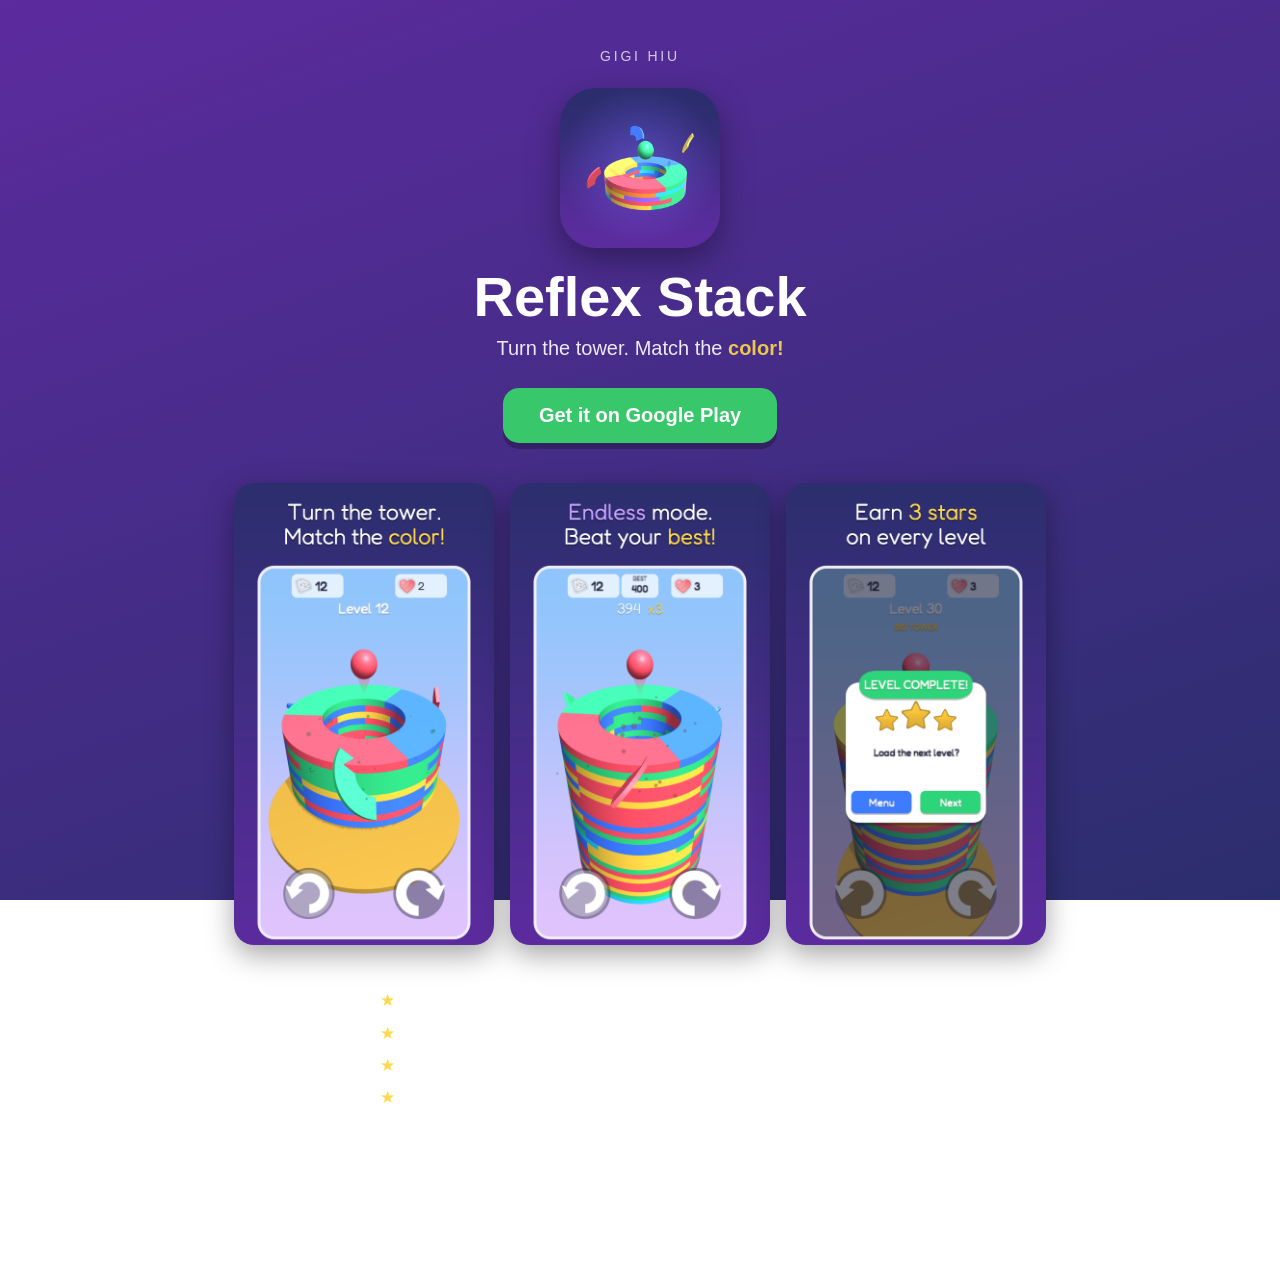
==== index.html @ 69973b6a "Add files via upload" ====
<!doctype html>
<html lang="en">
<head>
<meta charset="utf-8">
<meta name="viewport" content="width=device-width, initial-scale=1">
<title>gigi hiu – mobile games</title>
<meta name="description" content="gigi hiu makes simple, colorful mobile games. Play Reflex Stack on Google Play.">
<link rel="icon" href="icon.png">
<style>
  :root { --fiolet: #5c2b9e; --granat: #2b2e6e; --zolty: #ffd84a; --zielony: #38c76b; }
  * { box-sizing: border-box; }
  body { margin: 0; font-family: "Segoe UI", Roboto, Helvetica, Arial, sans-serif; color: #fff;
         background: linear-gradient(160deg, var(--fiolet), var(--granat)) fixed; min-height: 100vh; }
  main { max-width: 960px; margin: 0 auto; padding: 48px 16px 32px; text-align: center; }
  .studio { letter-spacing: .2em; text-transform: uppercase; font-size: 14px; opacity: .75; }
  .icon { width: 160px; height: 160px; border-radius: 36px; margin: 24px auto 16px; display: block;
          box-shadow: 0 12px 32px rgba(0,0,0,.35); }
  h1 { font-size: clamp(36px, 7vw, 56px); margin: 0 0 8px; }
  .tagline { font-size: 20px; margin: 0 0 28px; opacity: .9; }
  .tagline b { color: var(--zolty); }
  .play { display: inline-block; background: var(--zielony); color: #fff; text-decoration: none; font-weight: 700;
          font-size: 20px; padding: 16px 36px; border-radius: 16px; box-shadow: 0 6px 0 rgba(0,0,0,.25); }
  .play:hover { filter: brightness(1.08); }
  .shots { display: flex; gap: 16px; justify-content: center; margin: 40px 0; flex-wrap: wrap; }
  .shots img { width: min(260px, 30%); min-width: 150px; border-radius: 20px; box-shadow: 0 10px 28px rgba(0,0,0,.35); }
  .features { list-style: none; padding: 0; margin: 0 auto 40px; max-width: 520px; text-align: left; font-size: 17px; line-height: 1.9; }
  .features li::before { content: "★ "; color: var(--zolty); }
  footer { border-top: 1px solid rgba(255,255,255,.15); padding: 24px 16px 40px; text-align: center; font-size: 15px; opacity: .85; }
  footer a { color: #fff; margin: 0 10px; }
</style>
</head>
<body>
<main>
  <div class="studio">gigi hiu</div>
  <img class="icon" src="icon.png" alt="Reflex Stack icon">
  <h1>Reflex Stack</h1>
  <p class="tagline">Turn the tower. Match the <b>color!</b></p>
  <a class="play" href="https://play.google.com/store/apps/details?id=com.gigihiu.reflexstack">Get it on Google Play</a>

  <div class="shots">
    <img src="shot1.png" alt="Gameplay: turn the tower to match the ball's color">
    <img src="shot2.png" alt="Endless mode with score multiplier">
    <img src="shot3.png" alt="Level complete with three stars">
  </div>

  <ul class="features">
    <li>200 levels from relaxing to lightning-fast</li>
    <li>Endless mode with a score multiplier</li>
    <li>Collect diamonds and earn 3 stars on every level</li>
    <li>Simple two-button controls, no account needed</li>
  </ul>
</main>
<footer>
  <a href="https://sites.google.com/view/gigihiu/strona-g%C5%82%C3%B3wna/reflex-stack">Privacy policy</a>
  <a href="https://www.youtube.com/watch?v=M6ab54qwRuE">Trailer</a>
  <a href="mailto:gigihiu2018@gmail.com">Contact</a>
</footer>
</body>
</html>
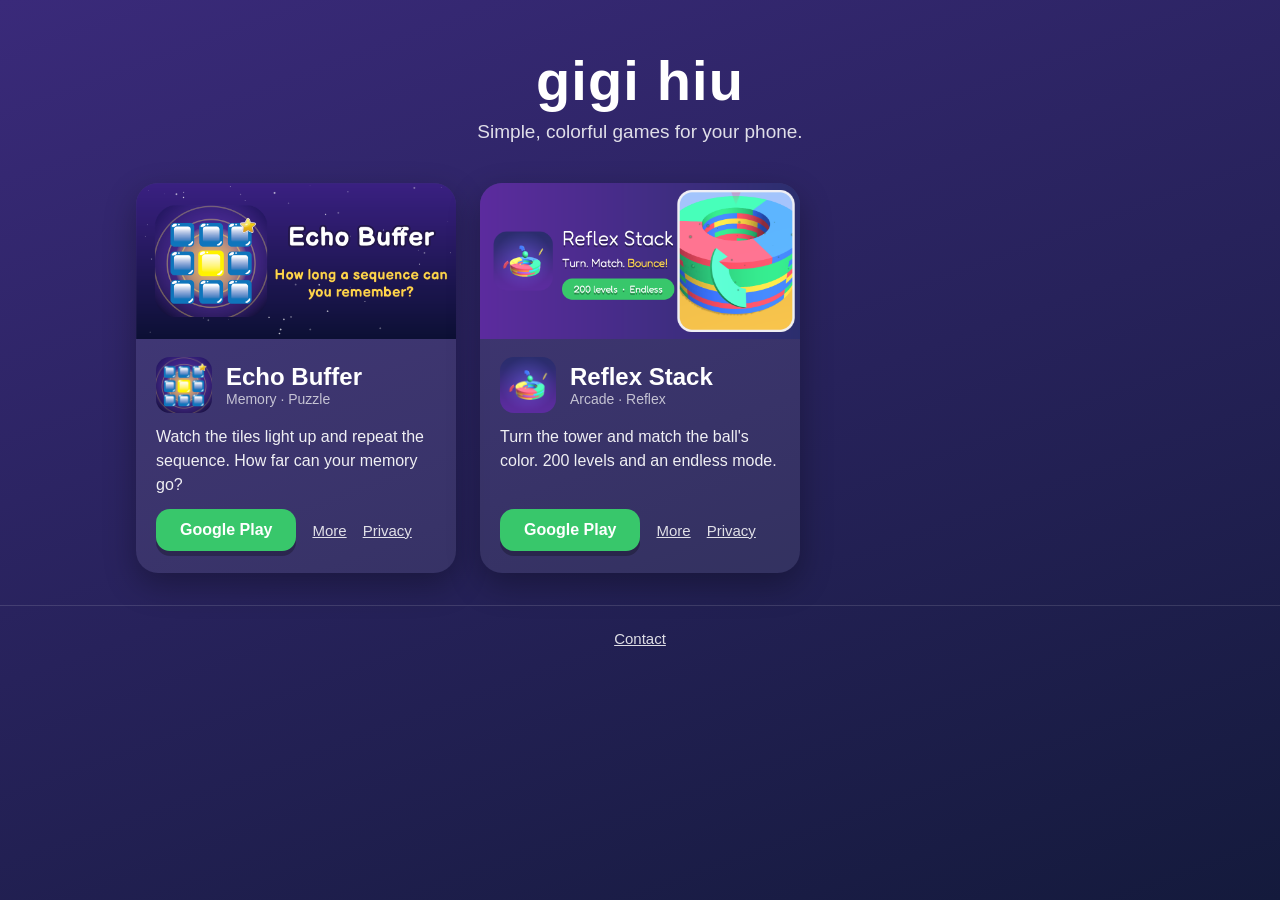
==== commit 4953ccb8: "Add files via upload" ====
--- a/index.html
+++ b/index.html
@@ -4,55 +4,55 @@
 <meta charset="utf-8">
 <meta name="viewport" content="width=device-width, initial-scale=1">
 <title>gigi hiu – mobile games</title>
-<meta name="description" content="gigi hiu makes simple, colorful mobile games. Play Reflex Stack on Google Play.">
+<meta name="description" content="gigi hiu makes simple, colorful mobile games for Android: Reflex Stack, Echo Buffer and more.">
 <link rel="icon" href="icon.png">
-<style>
-  :root { --fiolet: #5c2b9e; --granat: #2b2e6e; --zolty: #ffd84a; --zielony: #38c76b; }
-  * { box-sizing: border-box; }
-  body { margin: 0; font-family: "Segoe UI", Roboto, Helvetica, Arial, sans-serif; color: #fff;
-         background: linear-gradient(160deg, var(--fiolet), var(--granat)) fixed; min-height: 100vh; }
-  main { max-width: 960px; margin: 0 auto; padding: 48px 16px 32px; text-align: center; }
-  .studio { letter-spacing: .2em; text-transform: uppercase; font-size: 14px; opacity: .75; }
-  .icon { width: 160px; height: 160px; border-radius: 36px; margin: 24px auto 16px; display: block;
-          box-shadow: 0 12px 32px rgba(0,0,0,.35); }
-  h1 { font-size: clamp(36px, 7vw, 56px); margin: 0 0 8px; }
-  .tagline { font-size: 20px; margin: 0 0 28px; opacity: .9; }
-  .tagline b { color: var(--zolty); }
-  .play { display: inline-block; background: var(--zielony); color: #fff; text-decoration: none; font-weight: 700;
-          font-size: 20px; padding: 16px 36px; border-radius: 16px; box-shadow: 0 6px 0 rgba(0,0,0,.25); }
-  .play:hover { filter: brightness(1.08); }
-  .shots { display: flex; gap: 16px; justify-content: center; margin: 40px 0; flex-wrap: wrap; }
-  .shots img { width: min(260px, 30%); min-width: 150px; border-radius: 20px; box-shadow: 0 10px 28px rgba(0,0,0,.35); }
-  .features { list-style: none; padding: 0; margin: 0 auto 40px; max-width: 520px; text-align: left; font-size: 17px; line-height: 1.9; }
-  .features li::before { content: "★ "; color: var(--zolty); }
-  footer { border-top: 1px solid rgba(255,255,255,.15); padding: 24px 16px 40px; text-align: center; font-size: 15px; opacity: .85; }
-  footer a { color: #fff; margin: 0 10px; }
-</style>
+<link rel="stylesheet" href="style.css">
 </head>
 <body>
 <main>
-  <div class="studio">gigi hiu</div>
-  <img class="icon" src="icon.png" alt="Reflex Stack icon">
-  <h1>Reflex Stack</h1>
-  <p class="tagline">Turn the tower. Match the <b>color!</b></p>
-  <a class="play" href="https://play.google.com/store/apps/details?id=com.gigihiu.reflexstack">Get it on Google Play</a>
-
-  <div class="shots">
-    <img src="shot1.png" alt="Gameplay: turn the tower to match the ball's color">
-    <img src="shot2.png" alt="Endless mode with score multiplier">
-    <img src="shot3.png" alt="Level complete with three stars">
+  <div class="hero">
+    <h1>gigi hiu</h1>
+    <p>Simple, colorful games for your phone.</p>
   </div>
 
-  <ul class="features">
-    <li>200 levels from relaxing to lightning-fast</li>
-    <li>Endless mode with a score multiplier</li>
-    <li>Collect diamonds and earn 3 stars on every level</li>
-    <li>Simple two-button controls, no account needed</li>
-  </ul>
+  <div class="games">
+
+    <!-- ===== NOWA GRA: skopiuj caly blok <article> ... </article> i zmien nazwy, teksty i linki ===== -->
+    <article class="game">
+      <a href="echo-buffer/"><img class="banner" src="echo-buffer/banner.png" alt="Echo Buffer"></a>
+      <div class="body">
+        <div class="title">
+          <img src="echo-buffer/icon.png" alt="">
+          <div><h2>Echo Buffer</h2><div class="genre">Memory · Puzzle</div></div>
+        </div>
+        <p>Watch the tiles light up and repeat the sequence. How far can your memory go?</p>
+        <div class="links">
+          <a class="play" href="https://play.google.com/store/apps/details?id=com.gigihiu.EchoBuffer">Google Play</a>
+          <a href="echo-buffer/">More</a>
+          <a href="echo-buffer/privacy.html">Privacy</a>
+        </div>
+      </div>
+    </article>
+
+    <article class="game">
+      <a href="reflex-stack/"><img class="banner" src="reflex-stack/banner.png" alt="Reflex Stack"></a>
+      <div class="body">
+        <div class="title">
+          <img src="reflex-stack/icon.png" alt="">
+          <div><h2>Reflex Stack</h2><div class="genre">Arcade · Reflex</div></div>
+        </div>
+        <p>Turn the tower and match the ball's color. 200 levels and an endless mode.</p>
+        <div class="links">
+          <a class="play" href="https://play.google.com/store/apps/details?id=com.gigihiu.reflexstack">Google Play</a>
+          <a href="reflex-stack/">More</a>
+          <a href="privacy.html">Privacy</a>
+        </div>
+      </div>
+    </article>
+
+  </div>
 </main>
 <footer>
-  <a href="https://sites.google.com/view/gigihiu/strona-g%C5%82%C3%B3wna/reflex-stack">Privacy policy</a>
-  <a href="https://www.youtube.com/watch?v=M6ab54qwRuE">Trailer</a>
   <a href="mailto:gigihiu2018@gmail.com">Contact</a>
 </footer>
 </body>
--- a/style.css
+++ b/style.css
@@ -0,0 +1,43 @@
+/* Wspolny wyglad strony studia i stron gier. Kolory gry ustawia --a i --b w <body style>. */
+:root { --a: #3a2a7a; --b: #141a3c; --akcent: #ffd84a; --zielony: #38c76b; }
+* { box-sizing: border-box; }
+body { margin: 0; font-family: "Segoe UI", Roboto, Helvetica, Arial, sans-serif; color: #fff;
+       background: linear-gradient(160deg, var(--a), var(--b)) fixed; min-height: 100vh; }
+a { color: #fff; }
+main { max-width: 1040px; margin: 0 auto; padding: 48px 16px 32px; }
+footer { border-top: 1px solid rgba(255,255,255,.15); padding: 24px 16px 40px; text-align: center; font-size: 15px; opacity: .85; }
+footer a { margin: 0 10px; }
+.play { display: inline-block; background: var(--zielony); color: #fff; text-decoration: none; font-weight: 700;
+        padding: 12px 24px; border-radius: 14px; box-shadow: 0 5px 0 rgba(0,0,0,.25); }
+.play:hover { filter: brightness(1.08); }
+
+/* --- strona glowna: lista gier --- */
+.hero { text-align: center; margin-bottom: 40px; }
+.hero h1 { font-size: clamp(36px, 7vw, 56px); margin: 0 0 8px; letter-spacing: .02em; }
+.hero p { font-size: 19px; opacity: .85; margin: 0; }
+.games { display: grid; grid-template-columns: repeat(auto-fill, minmax(300px, 1fr)); gap: 24px; }
+.game { background: rgba(255,255,255,.08); border-radius: 22px; overflow: hidden; display: flex; flex-direction: column;
+        box-shadow: 0 12px 32px rgba(0,0,0,.3); }
+.game .banner { display: block; width: 100%; aspect-ratio: 1024 / 500; object-fit: cover; }
+.game .body { padding: 18px 20px 22px; display: flex; flex-direction: column; gap: 12px; flex: 1; }
+.game .title { display: flex; align-items: center; gap: 14px; }
+.game .title img { width: 56px; height: 56px; border-radius: 14px; }
+.game h2 { margin: 0; font-size: 24px; }
+.game .genre { font-size: 14px; opacity: .7; }
+.game p { margin: 0; line-height: 1.5; opacity: .92; flex: 1; }
+.game .links { display: flex; align-items: center; gap: 16px; flex-wrap: wrap; }
+.game .links a:not(.play) { font-size: 15px; opacity: .85; }
+
+/* --- strona pojedynczej gry --- */
+.back { text-decoration: none; opacity: .8; font-size: 15px; }
+.gamepage { text-align: center; }
+.gamepage .icon { width: 160px; height: 160px; border-radius: 36px; margin: 24px auto 16px; display: block;
+                  box-shadow: 0 12px 32px rgba(0,0,0,.35); }
+.gamepage h1 { font-size: clamp(36px, 7vw, 56px); margin: 0 0 8px; }
+.gamepage .tagline { font-size: 20px; margin: 0 0 28px; opacity: .9; }
+.gamepage .tagline b { color: var(--akcent); }
+.gamepage .play { font-size: 20px; padding: 16px 36px; border-radius: 16px; }
+.shots { display: flex; gap: 16px; justify-content: center; margin: 40px 0; flex-wrap: wrap; }
+.shots img { width: min(260px, 30%); min-width: 150px; border-radius: 20px; box-shadow: 0 10px 28px rgba(0,0,0,.35); }
+.features { list-style: none; padding: 0; margin: 0 auto 40px; max-width: 560px; text-align: left; font-size: 17px; line-height: 1.9; }
+.features li::before { content: "★ "; color: var(--akcent); }
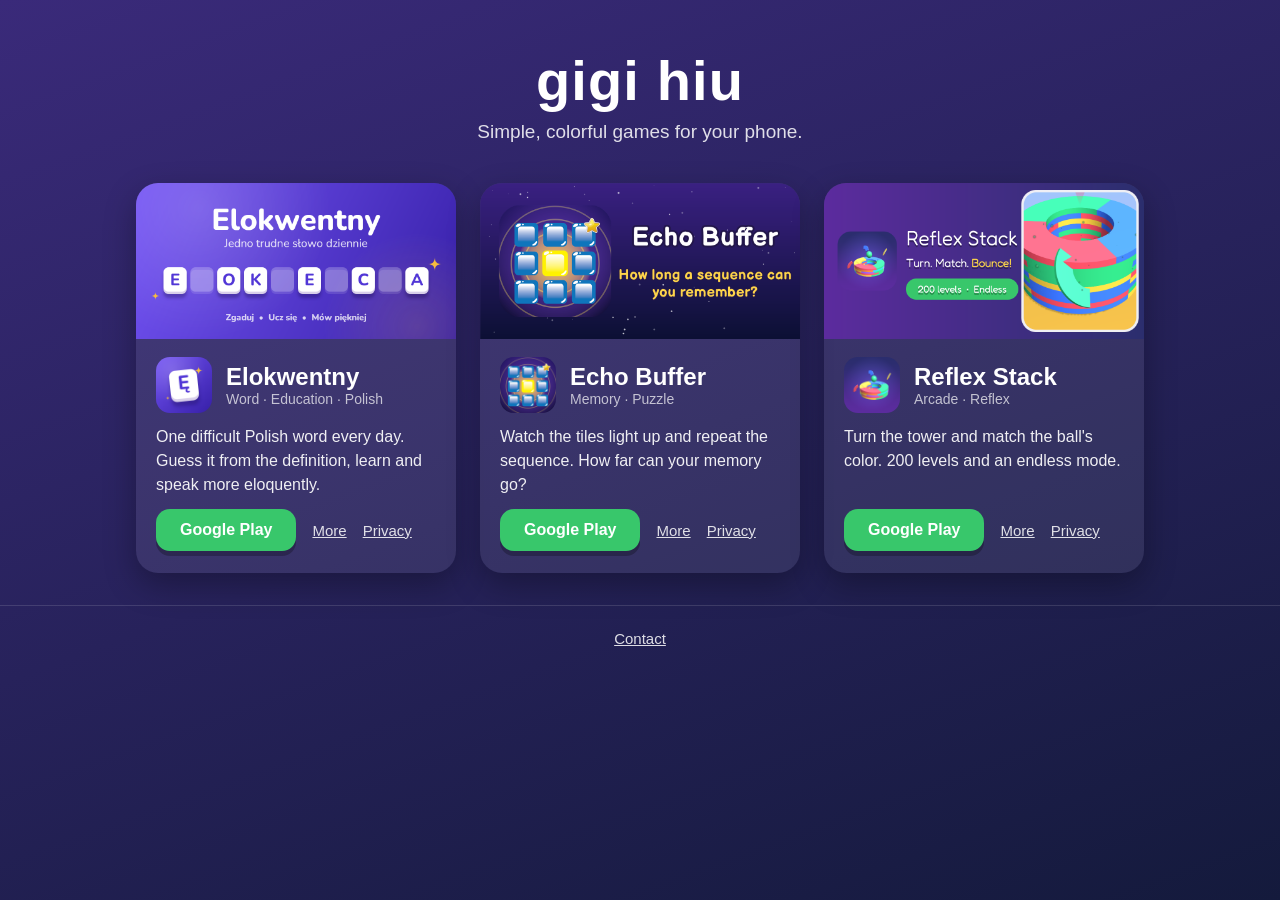
==== commit 4abc8e10: "Add files via upload" ====
--- a/index.html
+++ b/index.html
@@ -4,7 +4,7 @@
 <meta charset="utf-8">
 <meta name="viewport" content="width=device-width, initial-scale=1">
 <title>gigi hiu – mobile games</title>
-<meta name="description" content="gigi hiu makes simple, colorful mobile games for Android: Reflex Stack, Echo Buffer and more.">
+<meta name="description" content="gigi hiu makes simple, colorful mobile games for Android: Elokwentny, Echo Buffer, Reflex Stack and more.">
 <link rel="icon" href="icon.png">
 <link rel="stylesheet" href="style.css">
 </head>
@@ -18,6 +18,22 @@
   <div class="games">
 
     <!-- ===== NOWA GRA: skopiuj caly blok <article> ... </article> i zmien nazwy, teksty i linki ===== -->
+    <article class="game">
+      <a href="elokwentny/"><img class="banner" src="elokwentny/banner.png" alt="Elokwentny"></a>
+      <div class="body">
+        <div class="title">
+          <img src="elokwentny/icon.png" alt="">
+          <div><h2>Elokwentny</h2><div class="genre">Word · Education · Polish</div></div>
+        </div>
+        <p>One difficult Polish word every day. Guess it from the definition, learn and speak more eloquently.</p>
+        <div class="links">
+          <a class="play" href="https://play.google.com/store/apps/details?id=pl.elokwentny.app">Google Play</a>
+          <a href="elokwentny/">More</a>
+          <a href="elokwentny/privacy.html">Privacy</a>
+        </div>
+      </div>
+    </article>
+
     <article class="game">
       <a href="echo-buffer/"><img class="banner" src="echo-buffer/banner.png" alt="Echo Buffer"></a>
       <div class="body">
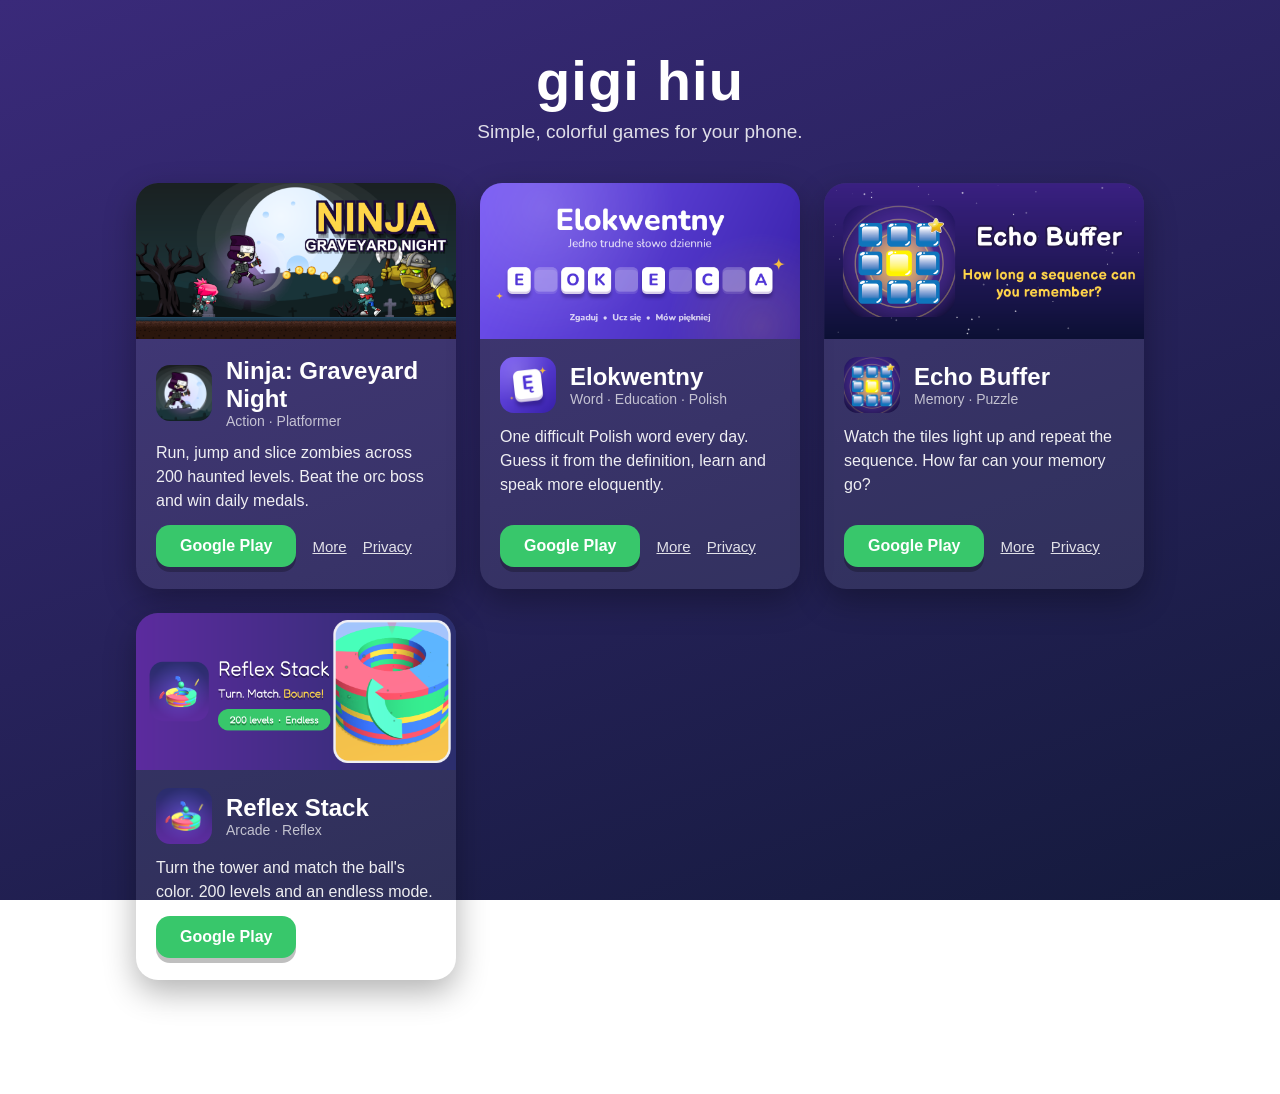
==== commit 90013288: "Add files via upload" ====
--- a/index.html
+++ b/index.html
@@ -4,7 +4,7 @@
 <meta charset="utf-8">
 <meta name="viewport" content="width=device-width, initial-scale=1">
 <title>gigi hiu – mobile games</title>
-<meta name="description" content="gigi hiu makes simple, colorful mobile games for Android: Elokwentny, Echo Buffer, Reflex Stack and more.">
+<meta name="description" content="gigi hiu makes simple, colorful mobile games for Android: Ninja: Graveyard Night, Elokwentny, Echo Buffer, Reflex Stack and more.">
 <link rel="icon" href="icon.png">
 <link rel="stylesheet" href="style.css">
 </head>
@@ -18,6 +18,22 @@
   <div class="games">
 
     <!-- ===== NOWA GRA: skopiuj caly blok <article> ... </article> i zmien nazwy, teksty i linki ===== -->
+    <article class="game">
+      <a href="ninja-graveyard-night/"><img class="banner" src="ninja-graveyard-night/banner.png" alt="Ninja: Graveyard Night"></a>
+      <div class="body">
+        <div class="title">
+          <img src="ninja-graveyard-night/icon.png" alt="">
+          <div><h2>Ninja: Graveyard Night</h2><div class="genre">Action · Platformer</div></div>
+        </div>
+        <p>Run, jump and slice zombies across 200 haunted levels. Beat the orc boss and win daily medals.</p>
+        <div class="links">
+          <a class="play" href="https://play.google.com/store/apps/details?id=com.gigihiu.ninjanoc">Google Play</a>
+          <a href="ninja-graveyard-night/">More</a>
+          <a href="ninja-graveyard-night/privacy.html">Privacy</a>
+        </div>
+      </div>
+    </article>
+
     <article class="game">
       <a href="elokwentny/"><img class="banner" src="elokwentny/banner.png" alt="Elokwentny"></a>
       <div class="body">
